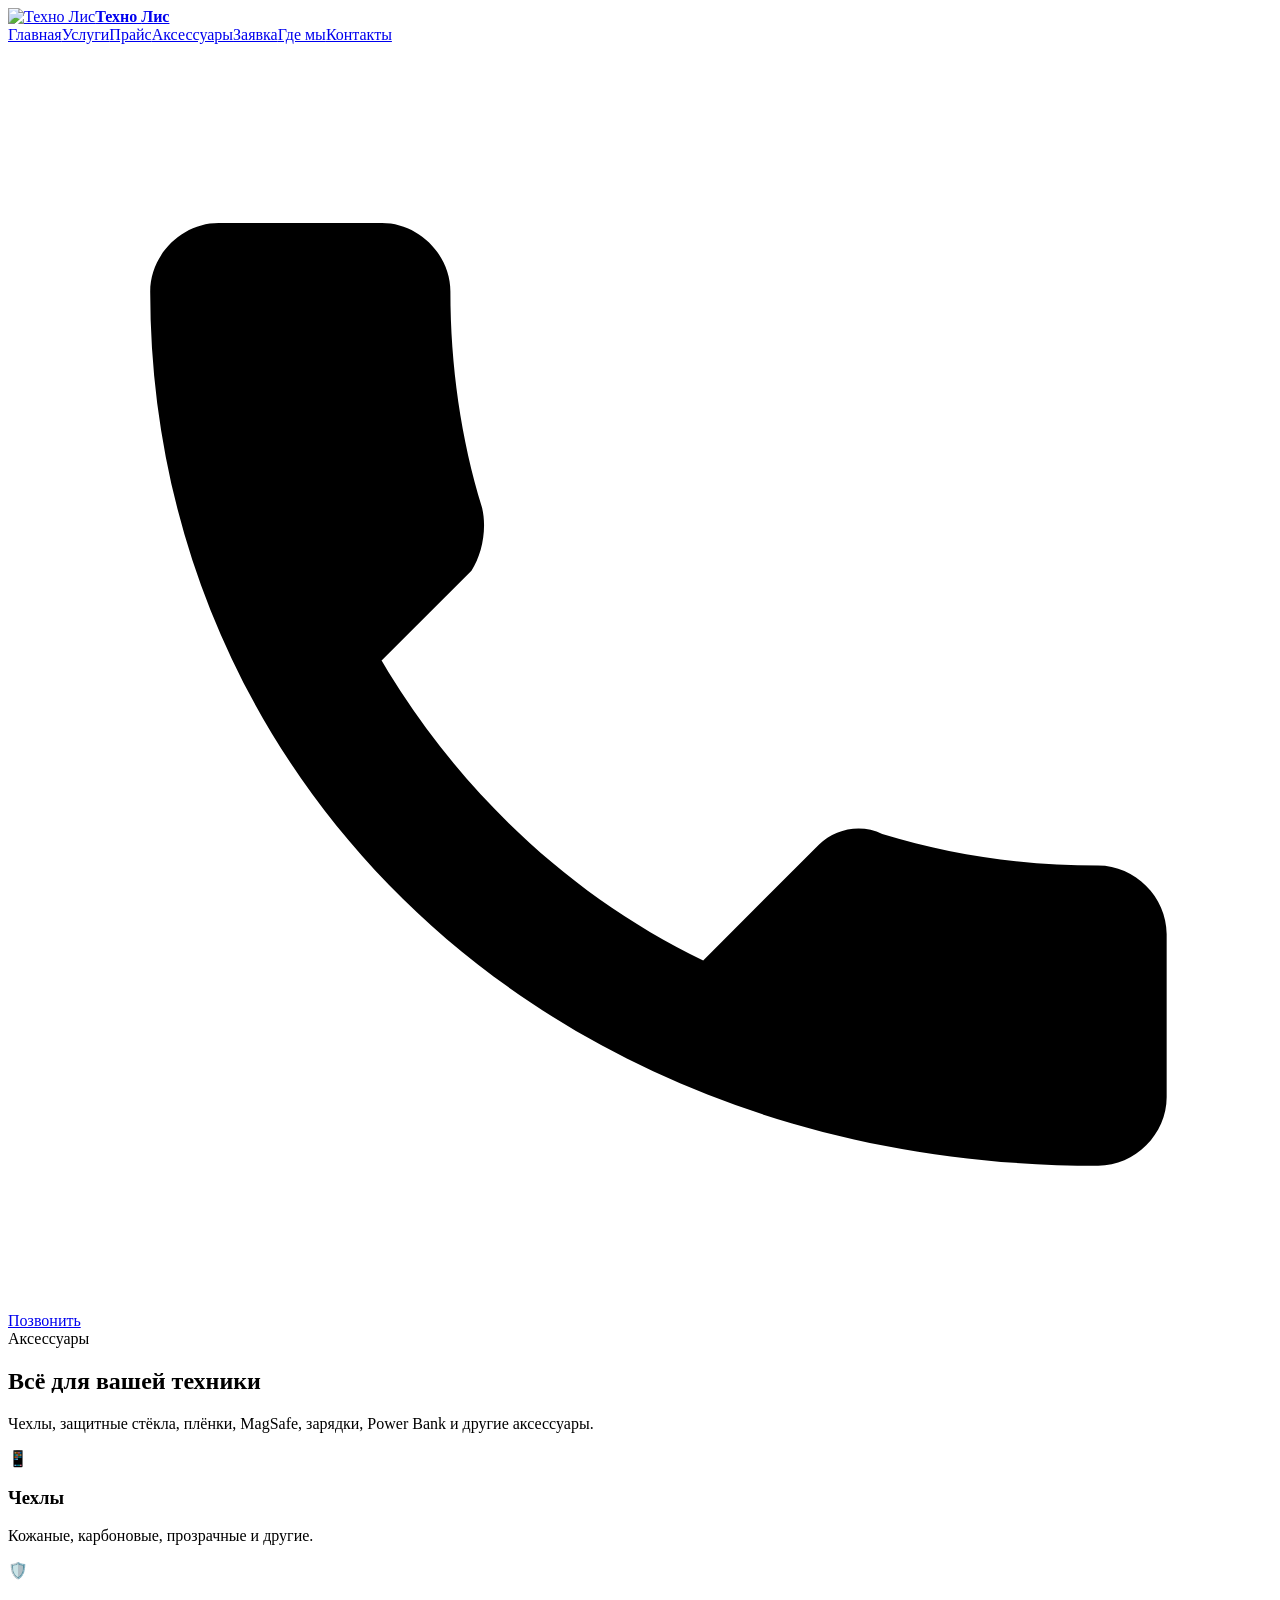
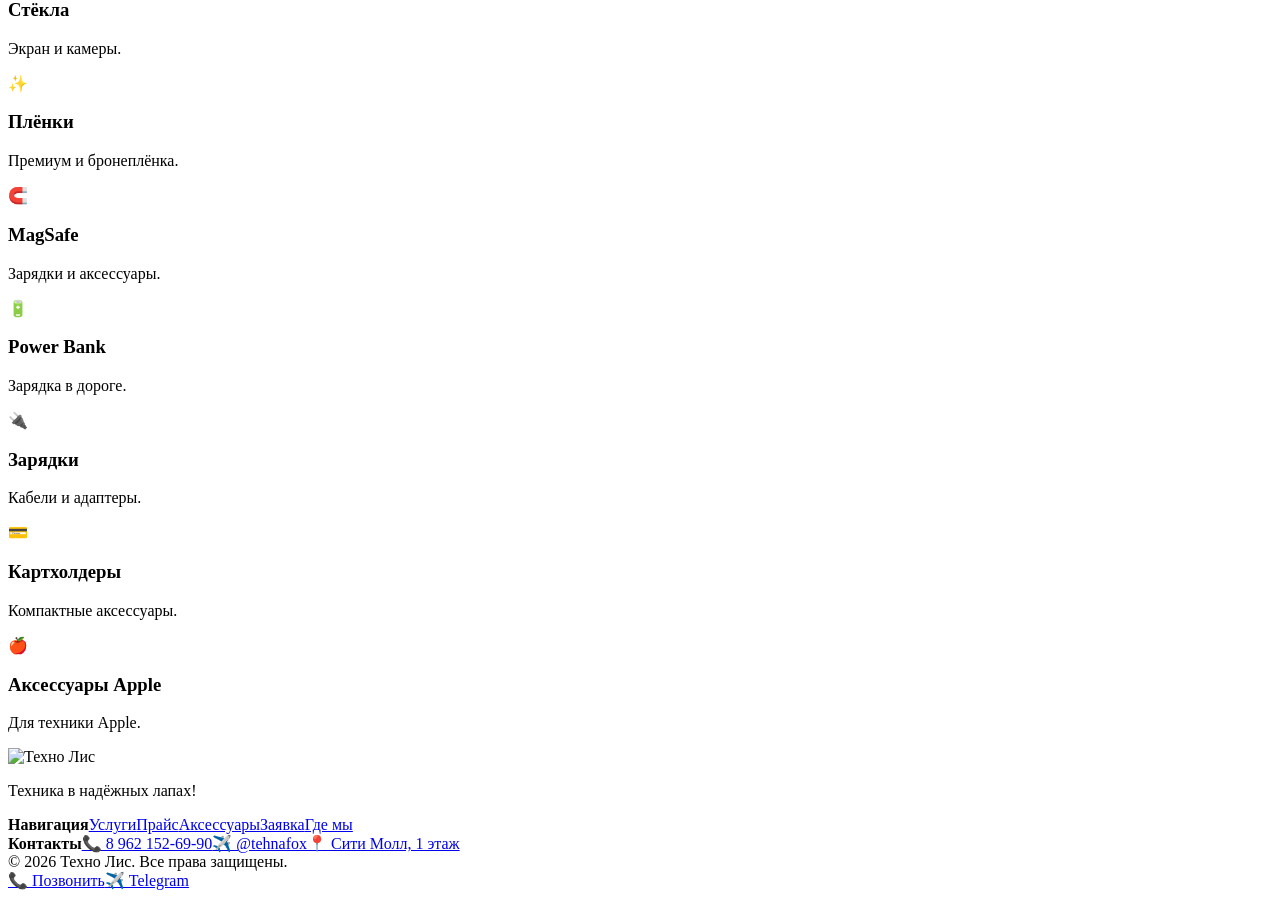
==== accessories.html @ 6bc31271 "Add files via upload" ====
<!doctype html><html lang="ru"><head><meta charset="utf-8"><meta name="viewport" content="width=device-width,initial-scale=1"><title>Аксессуары — Техно Лис</title><meta name="description" content="Техно Лис — ремонт техники в Южно-Сахалинске. ТРК Сити Молл, 1 этаж."><link rel="stylesheet" href="css/style.css"></head><body><header class="header"><div class="container head"><a class="brand" href="index.html"><img class="logo" src="images/logo.png" alt="Техно Лис"><b>Техно <span>Лис</span></b></a><nav class="nav"><a href="index.html">Главная</a><a href="services.html">Услуги</a><a href="price.html">Прайс</a><a href="accessories.html">Аксессуары</a><a href="repair.html">Заявка</a><a href="location.html">Где мы</a><a href="contacts.html">Контакты</a></nav><a class="phone" href="tel:+79621526990"><svg viewBox="0 0 24 24"><path d="M6.6 10.8c1.4 2.8 3.7 5.2 6.6 6.6l2.2-2.2c.3-.3.8-.4 1.2-.2 1.3.4 2.7.6 4.1.6.7 0 1.3.6 1.3 1.3V20c0 .7-.6 1.3-1.3 1.3C10.1 21.3 2.7 13.9 2.7 4.7 2.7 4 3.3 3.4 4 3.4h3.1c.7 0 1.3.6 1.3 1.3 0 1.4.2 2.8.6 4.1.1.4 0 .9-.2 1.2l-2.2 2.2z"/></svg><span>Позвонить</span></a></div></header><main><section class="pagehero"><div class="container"><div class="eyebrow">Аксессуары</div><h1>Всё для <span>вашей техники</span></h1><p>Чехлы, защитные стёкла, плёнки, MagSafe, зарядки, Power Bank и другие аксессуары.</p></div></section><section class="section"><div class="container"><div class="grid services"><article class="card"><div class="icon">📱</div><h3>Чехлы</h3><p>Кожаные, карбоновые, прозрачные и другие.</p></article><article class="card"><div class="icon">🛡️</div><h3>Стёкла</h3><p>Экран и камеры.</p></article><article class="card"><div class="icon">✨</div><h3>Плёнки</h3><p>Премиум и бронеплёнка.</p></article><article class="card"><div class="icon">🧲</div><h3>MagSafe</h3><p>Зарядки и аксессуары.</p></article><article class="card"><div class="icon">🔋</div><h3>Power Bank</h3><p>Зарядка в дороге.</p></article><article class="card"><div class="icon">🔌</div><h3>Зарядки</h3><p>Кабели и адаптеры.</p></article><article class="card"><div class="icon">💳</div><h3>Картхолдеры</h3><p>Компактные аксессуары.</p></article><article class="card"><div class="icon">🍎</div><h3>Аксессуары Apple</h3><p>Для техники Apple.</p></article></div></div></section></main><footer class="footer"><div class="container"><div class="footgrid"><div><img class="logo" src="images/logo.png" alt="Техно Лис"><p>Техника в надёжных лапах!</p></div><div><b>Навигация</b><a href="services.html">Услуги</a><a href="price.html">Прайс</a><a href="accessories.html">Аксессуары</a><a href="repair.html">Заявка</a><a href="location.html">Где мы</a></div><div><b>Контакты</b><a href="tel:+79621526990">📞 8 962 152-69-90</a><a href="https://t.me/tehnafox" target="_blank">✈️ @tehnafox</a><a href="location.html">📍 Сити Молл, 1 этаж</a></div></div><div class="copy">© 2026 Техно Лис. Все права защищены.</div></div></footer><div class="mobile"><a href="tel:+79621526990">📞 Позвонить</a><a href="https://t.me/tehnafox" target="_blank">✈️ Telegram</a></div><script src="js/script.js"></script></body></html>
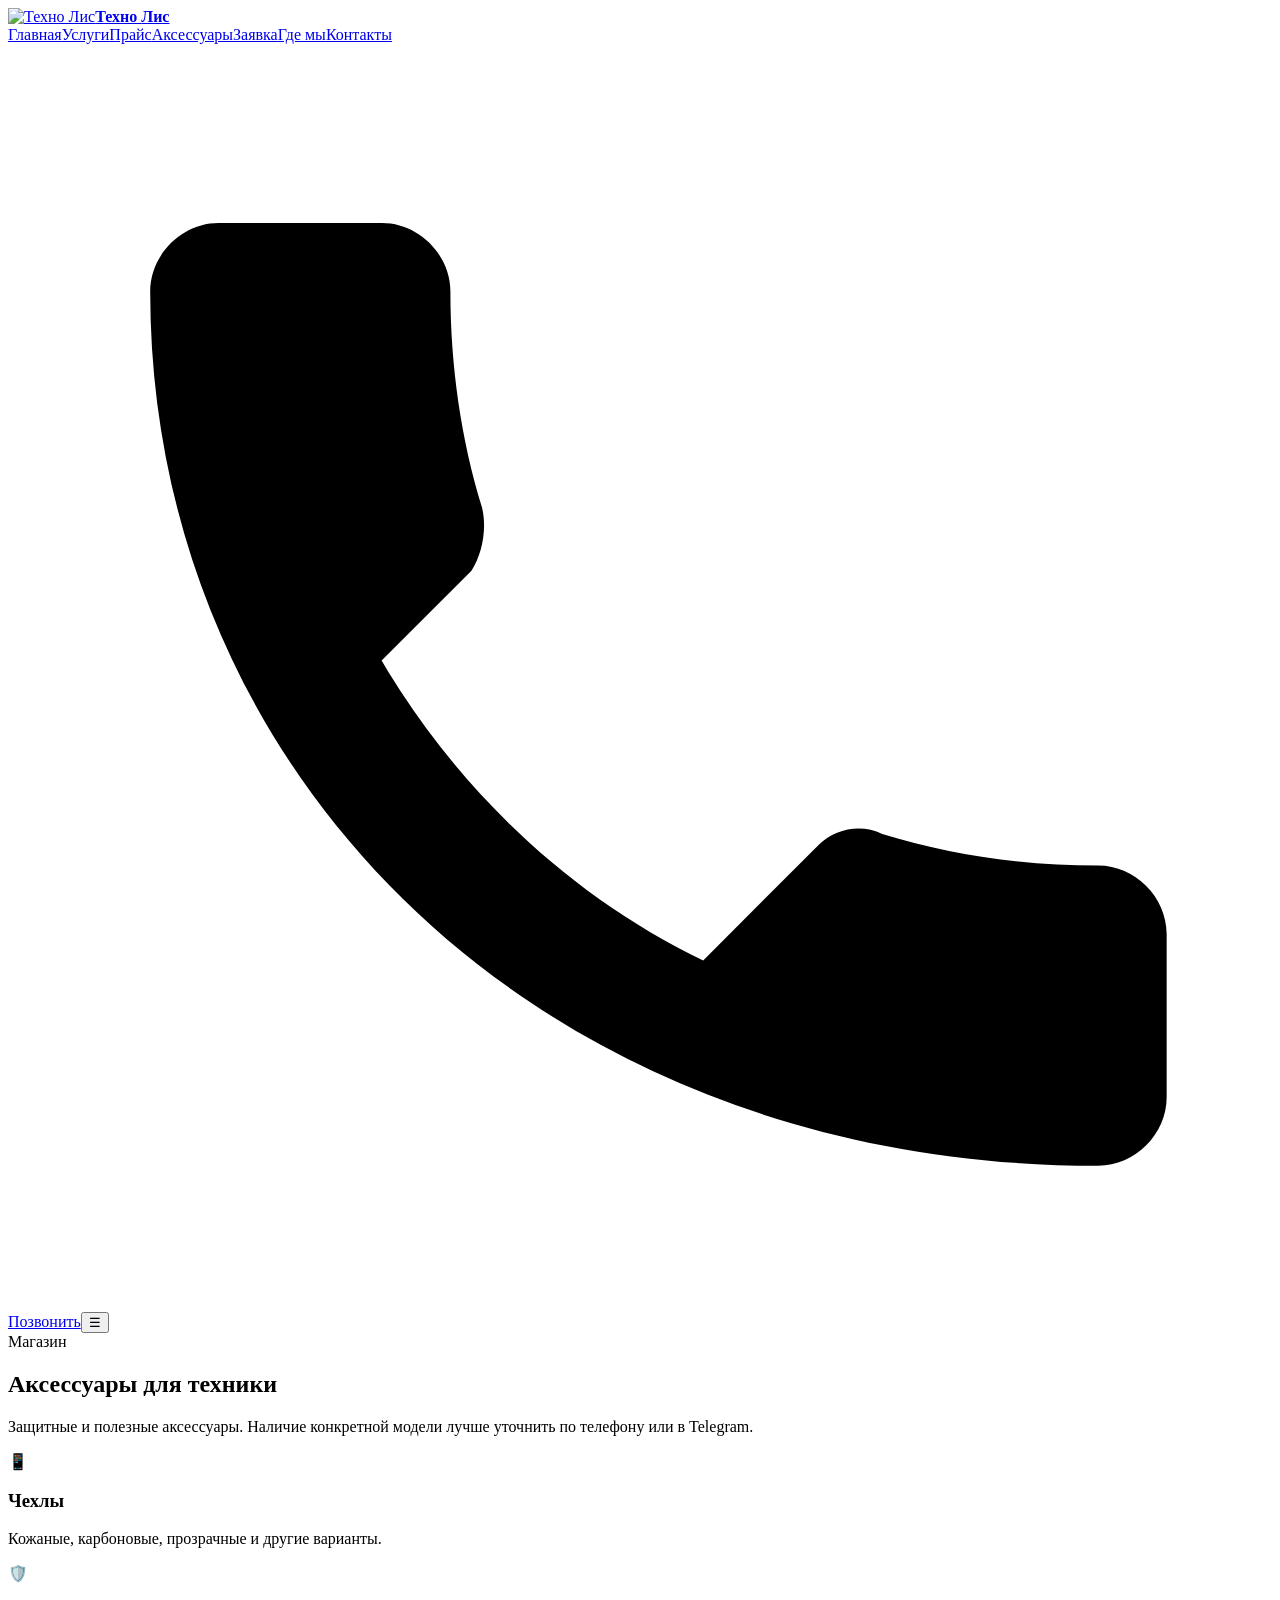
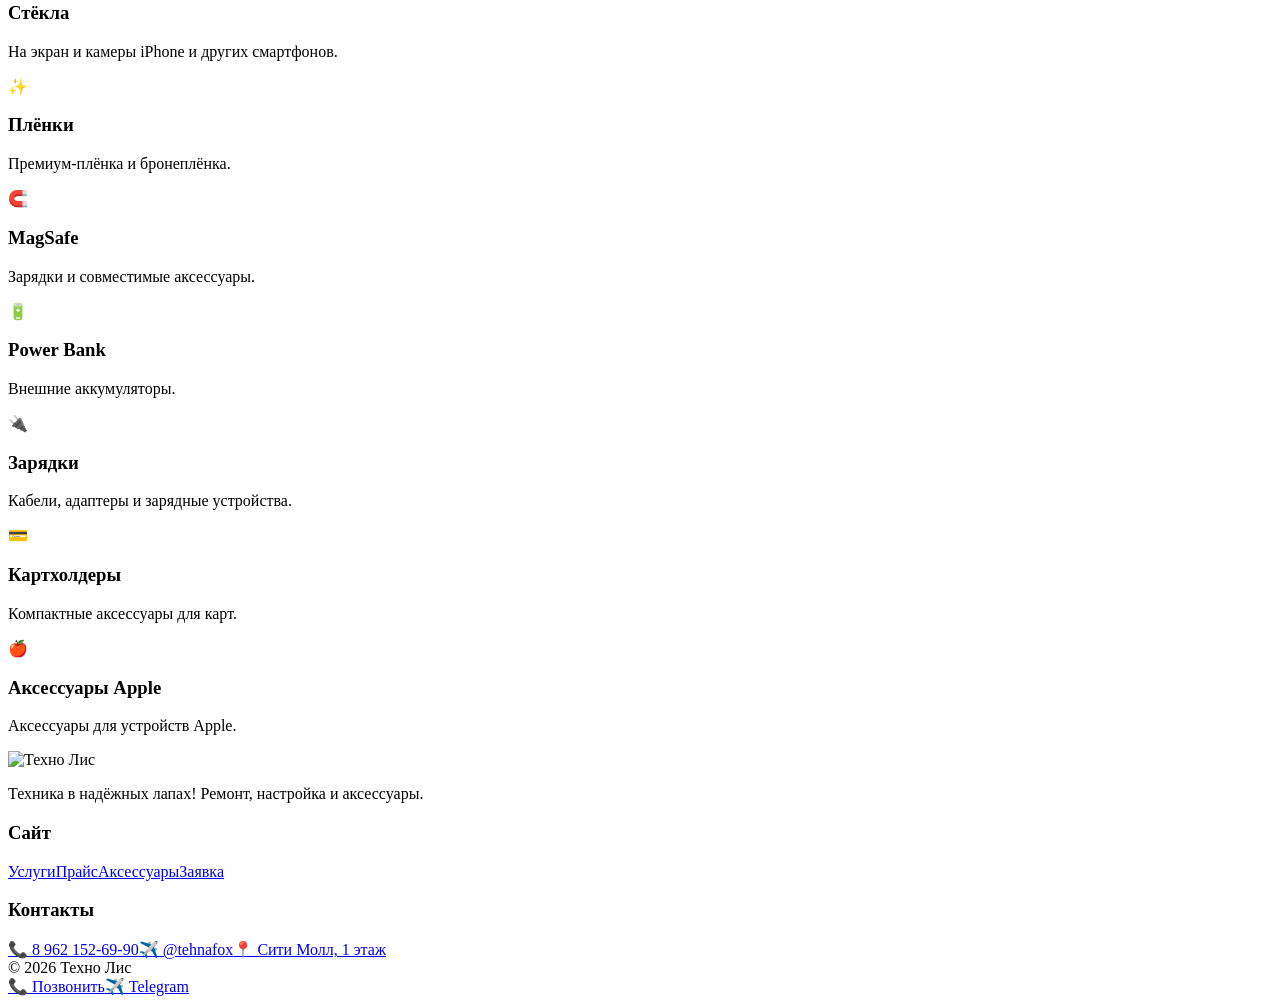
==== commit b20d725c: "Add files via upload" ====
--- a/accessories.html
+++ b/accessories.html
@@ -1 +1 @@
-<!doctype html><html lang="ru"><head><meta charset="utf-8"><meta name="viewport" content="width=device-width,initial-scale=1"><title>Аксессуары — Техно Лис</title><meta name="description" content="Техно Лис — ремонт техники в Южно-Сахалинске. ТРК Сити Молл, 1 этаж."><link rel="stylesheet" href="css/style.css"></head><body><header class="header"><div class="container head"><a class="brand" href="index.html"><img class="logo" src="images/logo.png" alt="Техно Лис"><b>Техно <span>Лис</span></b></a><nav class="nav"><a href="index.html">Главная</a><a href="services.html">Услуги</a><a href="price.html">Прайс</a><a href="accessories.html">Аксессуары</a><a href="repair.html">Заявка</a><a href="location.html">Где мы</a><a href="contacts.html">Контакты</a></nav><a class="phone" href="tel:+79621526990"><svg viewBox="0 0 24 24"><path d="M6.6 10.8c1.4 2.8 3.7 5.2 6.6 6.6l2.2-2.2c.3-.3.8-.4 1.2-.2 1.3.4 2.7.6 4.1.6.7 0 1.3.6 1.3 1.3V20c0 .7-.6 1.3-1.3 1.3C10.1 21.3 2.7 13.9 2.7 4.7 2.7 4 3.3 3.4 4 3.4h3.1c.7 0 1.3.6 1.3 1.3 0 1.4.2 2.8.6 4.1.1.4 0 .9-.2 1.2l-2.2 2.2z"/></svg><span>Позвонить</span></a></div></header><main><section class="pagehero"><div class="container"><div class="eyebrow">Аксессуары</div><h1>Всё для <span>вашей техники</span></h1><p>Чехлы, защитные стёкла, плёнки, MagSafe, зарядки, Power Bank и другие аксессуары.</p></div></section><section class="section"><div class="container"><div class="grid services"><article class="card"><div class="icon">📱</div><h3>Чехлы</h3><p>Кожаные, карбоновые, прозрачные и другие.</p></article><article class="card"><div class="icon">🛡️</div><h3>Стёкла</h3><p>Экран и камеры.</p></article><article class="card"><div class="icon">✨</div><h3>Плёнки</h3><p>Премиум и бронеплёнка.</p></article><article class="card"><div class="icon">🧲</div><h3>MagSafe</h3><p>Зарядки и аксессуары.</p></article><article class="card"><div class="icon">🔋</div><h3>Power Bank</h3><p>Зарядка в дороге.</p></article><article class="card"><div class="icon">🔌</div><h3>Зарядки</h3><p>Кабели и адаптеры.</p></article><article class="card"><div class="icon">💳</div><h3>Картхолдеры</h3><p>Компактные аксессуары.</p></article><article class="card"><div class="icon">🍎</div><h3>Аксессуары Apple</h3><p>Для техники Apple.</p></article></div></div></section></main><footer class="footer"><div class="container"><div class="footgrid"><div><img class="logo" src="images/logo.png" alt="Техно Лис"><p>Техника в надёжных лапах!</p></div><div><b>Навигация</b><a href="services.html">Услуги</a><a href="price.html">Прайс</a><a href="accessories.html">Аксессуары</a><a href="repair.html">Заявка</a><a href="location.html">Где мы</a></div><div><b>Контакты</b><a href="tel:+79621526990">📞 8 962 152-69-90</a><a href="https://t.me/tehnafox" target="_blank">✈️ @tehnafox</a><a href="location.html">📍 Сити Молл, 1 этаж</a></div></div><div class="copy">© 2026 Техно Лис. Все права защищены.</div></div></footer><div class="mobile"><a href="tel:+79621526990">📞 Позвонить</a><a href="https://t.me/tehnafox" target="_blank">✈️ Telegram</a></div><script src="js/script.js"></script></body></html>+<!doctype html><html lang="ru"><head><meta charset="utf-8"><meta name="viewport" content="width=device-width,initial-scale=1"><title>Аксессуары — Техно Лис</title><meta name="description" content="Техно Лис — ремонт техники в Южно-Сахалинске"><link rel="stylesheet" href="css/style.css"></head><body><header class="header"><div class="container head"><a class="brand" href="index.html"><img class="logo" src="images/logo.png" alt="Техно Лис"><strong>Техно <span>Лис</span></strong></a><nav class="nav"><a href="index.html">Главная</a><a href="services.html">Услуги</a><a href="price.html">Прайс</a><a href="accessories.html">Аксессуары</a><a href="repair.html">Заявка</a><a href="location.html">Где мы</a><a href="contacts.html">Контакты</a></nav><a class="call" href="tel:+79621526990"><svg viewBox="0 0 24 24"><path d="M6.6 10.8c1.4 2.8 3.7 5.2 6.6 6.6l2.2-2.2c.3-.3.8-.4 1.2-.2 1.3.4 2.7.6 4.1.6.7 0 1.3.6 1.3 1.3V20c0 .7-.6 1.3-1.3 1.3C10.1 21.3 2.7 13.9 2.7 4.7 2.7 4 3.3 3.4 4 3.4h3.1c.7 0 1.3.6 1.3 1.3 0 1.4.2 2.8.6 4.1.1.4 0 .9-.2 1.2l-2.2 2.2z"/></svg><span>Позвонить</span></a><button class="burger" onclick="toggleMenu()">☰</button></div></header><main><section class="page-head"><div class="container"><div class="eyebrow">Магазин</div><h1>Аксессуары для <span>техники</span></h1><p>Защитные и полезные аксессуары. Наличие конкретной модели лучше уточнить по телефону или в Telegram.</p></div></section><section class="section"><div class="container"><div class="cards"><article class="card"><div class="icon">📱</div><h3>Чехлы</h3><p>Кожаные, карбоновые, прозрачные и другие варианты.</p></article><article class="card"><div class="icon">🛡️</div><h3>Стёкла</h3><p>На экран и камеры iPhone и других смартфонов.</p></article><article class="card"><div class="icon">✨</div><h3>Плёнки</h3><p>Премиум-плёнка и бронеплёнка.</p></article><article class="card"><div class="icon">🧲</div><h3>MagSafe</h3><p>Зарядки и совместимые аксессуары.</p></article><article class="card"><div class="icon">🔋</div><h3>Power Bank</h3><p>Внешние аккумуляторы.</p></article><article class="card"><div class="icon">🔌</div><h3>Зарядки</h3><p>Кабели, адаптеры и зарядные устройства.</p></article><article class="card"><div class="icon">💳</div><h3>Картхолдеры</h3><p>Компактные аксессуары для карт.</p></article><article class="card"><div class="icon">🍎</div><h3>Аксессуары Apple</h3><p>Аксессуары для устройств Apple.</p></article></div></div></section></main><footer class="footer"><div class="container"><div class="footer-grid"><div><img class="logo" src="images/logo.png" alt="Техно Лис"><p>Техника в надёжных лапах! Ремонт, настройка и аксессуары.</p></div><div><h3>Сайт</h3><a href="services.html">Услуги</a><a href="price.html">Прайс</a><a href="accessories.html">Аксессуары</a><a href="repair.html">Заявка</a></div><div><h3>Контакты</h3><a href="tel:+79621526990">📞 8 962 152-69-90</a><a href="https://t.me/tehnafox" target="_blank">✈️ @tehnafox</a><a href="location.html">📍 Сити Молл, 1 этаж</a></div></div><div class="copy">© 2026 Техно Лис</div></div></footer><div class="mobilebar"><a href="tel:+79621526990">📞 Позвонить</a><a href="https://t.me/tehnafox" target="_blank">✈️ Telegram</a></div><script src="js/script.js"></script></body></html>
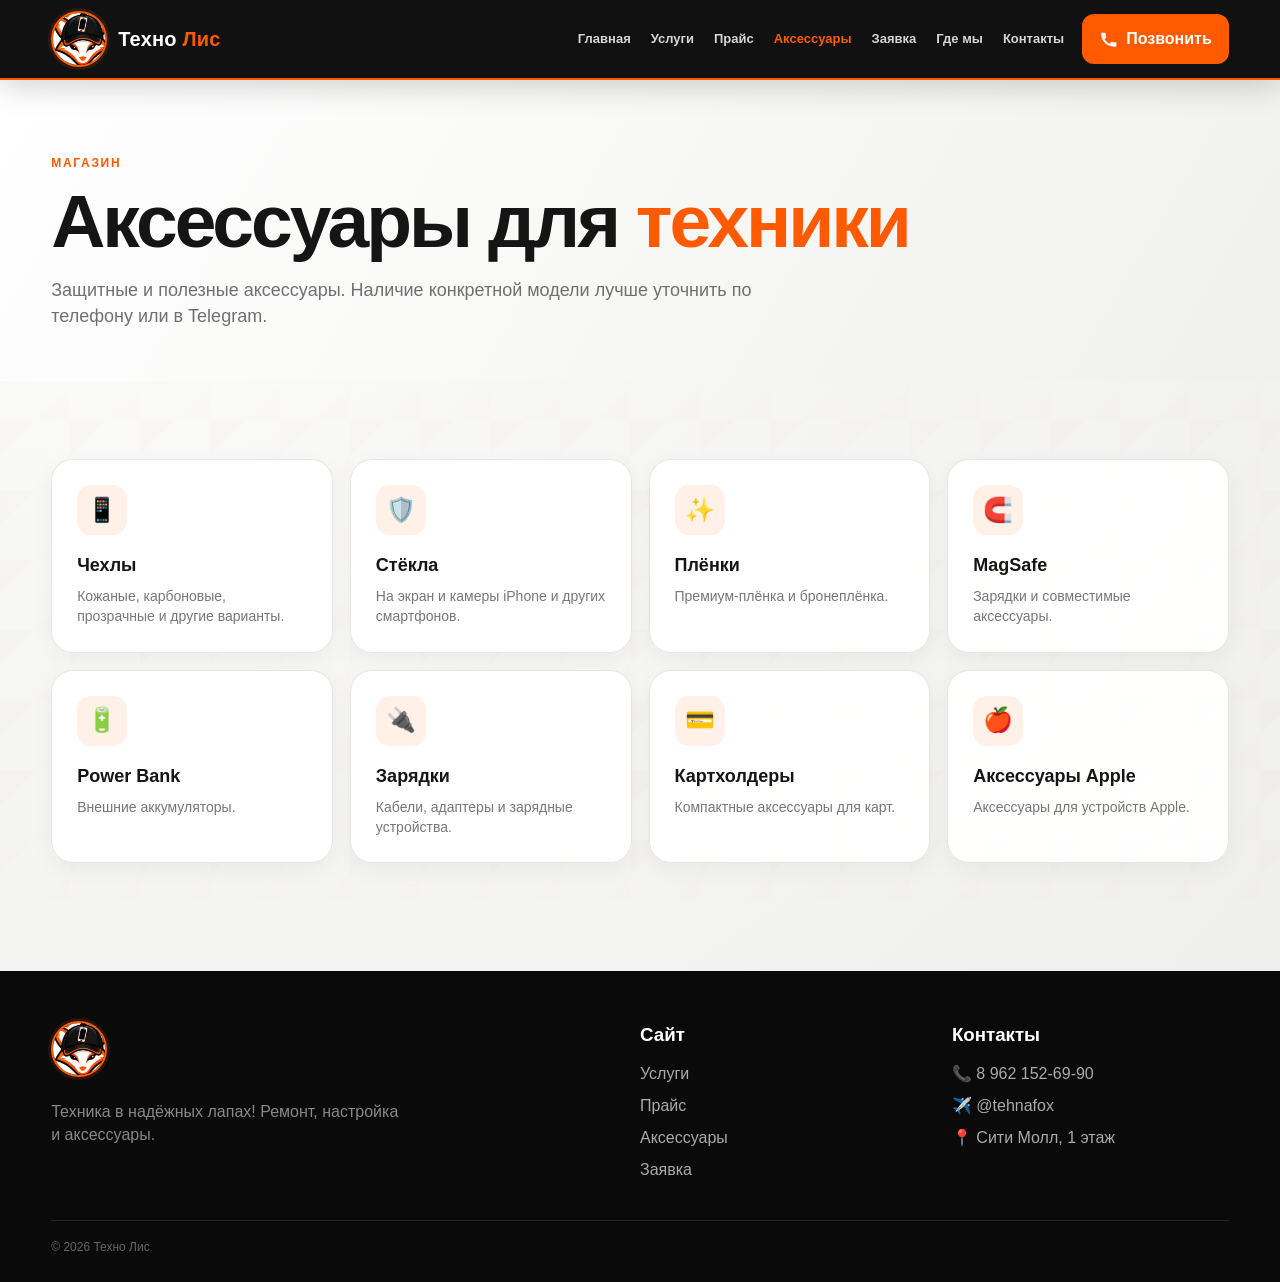
==== commit c1a35d37: "Add files via upload" ====
--- a/accessories.html
+++ b/accessories.html
@@ -1 +1 @@
-<!doctype html><html lang="ru"><head><meta charset="utf-8"><meta name="viewport" content="width=device-width,initial-scale=1"><title>Аксессуары — Техно Лис</title><meta name="description" content="Техно Лис — ремонт техники в Южно-Сахалинске"><link rel="stylesheet" href="css/style.css"></head><body><header class="header"><div class="container head"><a class="brand" href="index.html"><img class="logo" src="images/logo.png" alt="Техно Лис"><strong>Техно <span>Лис</span></strong></a><nav class="nav"><a href="index.html">Главная</a><a href="services.html">Услуги</a><a href="price.html">Прайс</a><a href="accessories.html">Аксессуары</a><a href="repair.html">Заявка</a><a href="location.html">Где мы</a><a href="contacts.html">Контакты</a></nav><a class="call" href="tel:+79621526990"><svg viewBox="0 0 24 24"><path d="M6.6 10.8c1.4 2.8 3.7 5.2 6.6 6.6l2.2-2.2c.3-.3.8-.4 1.2-.2 1.3.4 2.7.6 4.1.6.7 0 1.3.6 1.3 1.3V20c0 .7-.6 1.3-1.3 1.3C10.1 21.3 2.7 13.9 2.7 4.7 2.7 4 3.3 3.4 4 3.4h3.1c.7 0 1.3.6 1.3 1.3 0 1.4.2 2.8.6 4.1.1.4 0 .9-.2 1.2l-2.2 2.2z"/></svg><span>Позвонить</span></a><button class="burger" onclick="toggleMenu()">☰</button></div></header><main><section class="page-head"><div class="container"><div class="eyebrow">Магазин</div><h1>Аксессуары для <span>техники</span></h1><p>Защитные и полезные аксессуары. Наличие конкретной модели лучше уточнить по телефону или в Telegram.</p></div></section><section class="section"><div class="container"><div class="cards"><article class="card"><div class="icon">📱</div><h3>Чехлы</h3><p>Кожаные, карбоновые, прозрачные и другие варианты.</p></article><article class="card"><div class="icon">🛡️</div><h3>Стёкла</h3><p>На экран и камеры iPhone и других смартфонов.</p></article><article class="card"><div class="icon">✨</div><h3>Плёнки</h3><p>Премиум-плёнка и бронеплёнка.</p></article><article class="card"><div class="icon">🧲</div><h3>MagSafe</h3><p>Зарядки и совместимые аксессуары.</p></article><article class="card"><div class="icon">🔋</div><h3>Power Bank</h3><p>Внешние аккумуляторы.</p></article><article class="card"><div class="icon">🔌</div><h3>Зарядки</h3><p>Кабели, адаптеры и зарядные устройства.</p></article><article class="card"><div class="icon">💳</div><h3>Картхолдеры</h3><p>Компактные аксессуары для карт.</p></article><article class="card"><div class="icon">🍎</div><h3>Аксессуары Apple</h3><p>Аксессуары для устройств Apple.</p></article></div></div></section></main><footer class="footer"><div class="container"><div class="footer-grid"><div><img class="logo" src="images/logo.png" alt="Техно Лис"><p>Техника в надёжных лапах! Ремонт, настройка и аксессуары.</p></div><div><h3>Сайт</h3><a href="services.html">Услуги</a><a href="price.html">Прайс</a><a href="accessories.html">Аксессуары</a><a href="repair.html">Заявка</a></div><div><h3>Контакты</h3><a href="tel:+79621526990">📞 8 962 152-69-90</a><a href="https://t.me/tehnafox" target="_blank">✈️ @tehnafox</a><a href="location.html">📍 Сити Молл, 1 этаж</a></div></div><div class="copy">© 2026 Техно Лис</div></div></footer><div class="mobilebar"><a href="tel:+79621526990">📞 Позвонить</a><a href="https://t.me/tehnafox" target="_blank">✈️ Telegram</a></div><script src="js/script.js"></script></body></html>+<!doctype html><html lang="ru"><head><meta charset="utf-8"><meta name="viewport" content="width=device-width,initial-scale=1"><title>Аксессуары — Техно Лис</title><meta name="description" content="Техно Лис — ремонт техники в Южно-Сахалинске"><link rel="stylesheet" href="style.css"></head><body><header class="header"><div class="container head"><a class="brand" href="index.html"><img class="logo" src="logo.png" alt="Техно Лис"><strong>Техно <span>Лис</span></strong></a><nav class="nav"><a href="index.html">Главная</a><a href="services.html">Услуги</a><a href="price.html">Прайс</a><a href="accessories.html">Аксессуары</a><a href="repair.html">Заявка</a><a href="location.html">Где мы</a><a href="contacts.html">Контакты</a></nav><a class="call" href="tel:+79621526990"><svg viewBox="0 0 24 24"><path d="M6.6 10.8c1.4 2.8 3.7 5.2 6.6 6.6l2.2-2.2c.3-.3.8-.4 1.2-.2 1.3.4 2.7.6 4.1.6.7 0 1.3.6 1.3 1.3V20c0 .7-.6 1.3-1.3 1.3C10.1 21.3 2.7 13.9 2.7 4.7 2.7 4 3.3 3.4 4 3.4h3.1c.7 0 1.3.6 1.3 1.3 0 1.4.2 2.8.6 4.1.1.4 0 .9-.2 1.2l-2.2 2.2z"/></svg><span>Позвонить</span></a><button class="burger" onclick="toggleMenu()">☰</button></div></header><main><section class="page-head"><div class="container"><div class="eyebrow">Магазин</div><h1>Аксессуары для <span>техники</span></h1><p>Защитные и полезные аксессуары. Наличие конкретной модели лучше уточнить по телефону или в Telegram.</p></div></section><section class="section"><div class="container"><div class="cards"><article class="card"><div class="icon">📱</div><h3>Чехлы</h3><p>Кожаные, карбоновые, прозрачные и другие варианты.</p></article><article class="card"><div class="icon">🛡️</div><h3>Стёкла</h3><p>На экран и камеры iPhone и других смартфонов.</p></article><article class="card"><div class="icon">✨</div><h3>Плёнки</h3><p>Премиум-плёнка и бронеплёнка.</p></article><article class="card"><div class="icon">🧲</div><h3>MagSafe</h3><p>Зарядки и совместимые аксессуары.</p></article><article class="card"><div class="icon">🔋</div><h3>Power Bank</h3><p>Внешние аккумуляторы.</p></article><article class="card"><div class="icon">🔌</div><h3>Зарядки</h3><p>Кабели, адаптеры и зарядные устройства.</p></article><article class="card"><div class="icon">💳</div><h3>Картхолдеры</h3><p>Компактные аксессуары для карт.</p></article><article class="card"><div class="icon">🍎</div><h3>Аксессуары Apple</h3><p>Аксессуары для устройств Apple.</p></article></div></div></section></main><footer class="footer"><div class="container"><div class="footer-grid"><div><img class="logo" src="logo.png" alt="Техно Лис"><p>Техника в надёжных лапах! Ремонт, настройка и аксессуары.</p></div><div><h3>Сайт</h3><a href="services.html">Услуги</a><a href="price.html">Прайс</a><a href="accessories.html">Аксессуары</a><a href="repair.html">Заявка</a></div><div><h3>Контакты</h3><a href="tel:+79621526990">📞 8 962 152-69-90</a><a href="https://t.me/tehnafox" target="_blank">✈️ @tehnafox</a><a href="location.html">📍 Сити Молл, 1 этаж</a></div></div><div class="copy">© 2026 Техно Лис</div></div></footer><div class="mobilebar"><a href="tel:+79621526990">📞 Позвонить</a><a href="https://t.me/tehnafox" target="_blank">✈️ Telegram</a></div><script src="script.js"></script></body></html>
--- a/style.css
+++ b/style.css
@@ -0,0 +1,14 @@
+
+:root{--orange:#ff5a00;--orange2:#ff7a1a;--black:#0a0a0a;--dark:#141414;--white:#fff;--bg:#f4f4f2;--muted:#777;--line:#e5e5e5;--shadow:0 18px 55px rgba(0,0,0,.10);--r:22px}
+*{box-sizing:border-box}html{scroll-behavior:smooth}body{margin:0;font-family:Arial,Helvetica,sans-serif;color:#151515;background:radial-gradient(circle at 10% 0,#fff 0,#f7f7f5 32%,#ededeb 100%);line-height:1.45}body:before{content:"";position:fixed;inset:0;pointer-events:none;opacity:.28;background-image:linear-gradient(135deg,rgba(255,90,0,.035) 25%,transparent 25%),linear-gradient(315deg,rgba(255,90,0,.025) 25%,transparent 25%);background-size:70px 70px;z-index:-1}a{text-decoration:none;color:inherit}button,input,select,textarea{font:inherit}.container{width:min(1180px,92%);margin:auto}
+.header{position:sticky;top:0;z-index:1000;background:rgba(10,10,10,.97);border-bottom:2px solid var(--orange);box-shadow:0 6px 30px rgba(0,0,0,.18)}.head{height:78px;display:flex;align-items:center;gap:18px}.brand{display:flex;align-items:center;gap:11px}.logo{width:56px;height:56px;border-radius:50%;object-fit:cover;background:#fff;border:2px solid var(--orange);box-shadow:0 0 0 3px rgba(255,90,0,.12)}.brand strong{font-size:20px;color:#fff;letter-spacing:.2px}.brand strong span{color:var(--orange)}.nav{margin-left:auto;display:flex;align-items:center;gap:20px}.nav a{color:#d6d6d6;font-size:13px;font-weight:800}.nav a:hover,.nav a.active{color:var(--orange)}.call{display:inline-flex;align-items:center;gap:8px;background:var(--orange);color:#fff;padding:13px 17px;border-radius:12px;font-weight:900;white-space:nowrap}.call svg{width:19px;height:19px;fill:#fff}.burger{display:none;margin-left:auto;background:#202020;border:1px solid #333;color:#fff;border-radius:11px;width:45px;height:45px;font-size:23px}
+.hero{padding:86px 0 72px;overflow:hidden;position:relative}.hero:after{content:"";position:absolute;right:-160px;top:-180px;width:560px;height:560px;border-radius:50%;background:radial-gradient(circle,#ff5a001c,transparent 65%);pointer-events:none}.hero-grid{display:grid;grid-template-columns:1.1fr .9fr;gap:55px;align-items:center}.eyebrow{color:var(--orange);font-size:12px;font-weight:900;text-transform:uppercase;letter-spacing:1.7px;margin-bottom:14px}.hero h1{font-size:clamp(48px,7.3vw,86px);line-height:.9;letter-spacing:-4px;margin:0;max-width:820px}.hero h1 span,.page-head h1 span{color:var(--orange)}.hero p{font-size:19px;color:#696969;max-width:680px;margin:25px 0 30px}.actions{display:flex;gap:12px;flex-wrap:wrap}.btn{display:inline-flex;justify-content:center;align-items:center;gap:9px;min-height:52px;padding:0 21px;border:0;border-radius:12px;font-weight:900;cursor:pointer;transition:.2s}.btn:hover{transform:translateY(-2px)}.orange{background:var(--orange);color:#fff}.black{background:#0a0a0a;color:#fff}.white{background:#fff;border:1px solid var(--line)}.hero-card{background:linear-gradient(145deg,#121212,#050505);color:#fff;border-radius:30px;padding:32px;box-shadow:var(--shadow);position:relative;overflow:hidden}.hero-card:before{content:"";position:absolute;width:240px;height:240px;background:var(--orange);border-radius:50%;right:-120px;top:-120px;opacity:.18}.hero-card h2{margin:0 0 20px;font-size:31px}.quick{display:grid;gap:10px}.quick a{display:flex;gap:12px;align-items:center;padding:15px;border:1px solid #292929;border-radius:15px;background:#101010}.quick a:hover{border-color:#ff5a00}.quick i{font-style:normal;font-size:23px}.quick b{display:block}.quick small{display:block;color:#999;margin-top:2px}.section{padding:78px 0}.section-head{margin-bottom:32px}.section-head h2{margin:0;font-size:clamp(34px,5vw,54px);letter-spacing:-2px;line-height:1}.section-head p{color:var(--muted);max-width:690px;margin:13px 0 0}.cards{display:grid;grid-template-columns:repeat(4,1fr);gap:17px}.card{background:rgba(255,255,255,.94);border:1px solid var(--line);border-radius:var(--r);padding:25px;box-shadow:0 7px 25px rgba(0,0,0,.045);transition:.2s}.card:hover{transform:translateY(-4px);border-color:#ffb38b;box-shadow:var(--shadow)}.icon{width:50px;height:50px;border-radius:14px;background:#fff0e8;display:grid;place-items:center;font-size:24px;margin-bottom:17px}.card h3{margin:0 0 8px;font-size:18px}.card p{margin:0;color:#777;font-size:14px}.link{display:inline-block;margin-top:17px;color:var(--orange);font-weight:900;font-size:14px}.facts{display:grid;grid-template-columns:repeat(4,1fr);gap:13px;margin-top:34px}.fact{display:flex;gap:10px;align-items:center}.fact-icon{width:42px;height:42px;display:grid;place-items:center;background:#fff;border-radius:12px}.fact b{font-size:12px;display:block}.fact span{font-size:11px;color:#777}
+.page-head{padding:75px 0 52px;background:linear-gradient(120deg,#fff,#f0f0ee)}.page-head h1{font-size:clamp(45px,6.5vw,75px);line-height:.94;letter-spacing:-3px;margin:0}.page-head p{max-width:720px;color:#707070;font-size:18px;margin:20px 0 0}.service-grid{display:grid;grid-template-columns:repeat(4,1fr);gap:17px}.cta{margin-top:30px;background:#0a0a0a;color:#fff;border-radius:24px;padding:30px;display:flex;align-items:center;justify-content:space-between;gap:20px}.cta h3{margin:0 0 5px;font-size:26px}.cta p{margin:0;color:#999}
+.tabs{display:flex;gap:8px;flex-wrap:wrap;margin-bottom:18px}.tab{border:1px solid #ddd;background:#fff;border-radius:11px;padding:12px 16px;font-weight:900;cursor:pointer}.tab.active{background:var(--orange);border-color:var(--orange);color:#fff}.price-box{background:#fff;border:1px solid var(--line);border-radius:20px;overflow:hidden;box-shadow:0 8px 30px rgba(0,0,0,.05)}.price-title{background:#0a0a0a;color:#fff;padding:17px 20px;font-weight:900;font-size:18px}.price-title span{color:var(--orange)}.price-row{display:grid;grid-template-columns:1fr 180px;gap:20px;padding:17px 20px;border-bottom:1px solid var(--line)}.price-row:last-child{border-bottom:0}.price{font-weight:900;color:var(--orange);text-align:right}.note{margin-top:15px;padding:16px 18px;border-radius:13px;background:#fff2e9;color:#704b38}.price-cta{margin-top:28px;text-align:center}
+.form-layout{display:grid;grid-template-columns:1fr 340px;gap:20px;align-items:start}.form{background:#fff;border:1px solid var(--line);border-radius:24px;padding:29px;box-shadow:var(--shadow)}.form-grid{display:grid;grid-template-columns:1fr 1fr;gap:16px}.field{display:grid;gap:7px}.field.full{grid-column:1/-1}.field label{font-size:13px;font-weight:900}.field input,.field select,.field textarea{width:100%;border:1px solid #d8d8d8;border-radius:12px;padding:14px 15px;outline:0;background:#fff}.field textarea{min-height:130px;resize:vertical}.field input:focus,.field select:focus,.field textarea:focus{border-color:var(--orange);box-shadow:0 0 0 3px #ff5a0018}.side{background:#0a0a0a;color:#fff;border-radius:24px;padding:28px}.side h3{font-size:25px;margin:0 0 10px}.side p{color:#999}.side ul{list-style:none;padding:0;margin:20px 0 0;display:grid;gap:12px;color:#ddd}.notice{display:none;margin-top:14px;padding:14px;border-radius:12px;background:#e9f8ef;color:#146b38;font-weight:800}
+.info-grid{display:grid;grid-template-columns:360px 1fr;gap:22px}.info{background:#fff;border:1px solid var(--line);border-radius:24px;padding:28px;box-shadow:var(--shadow)}.info h2{margin:0 0 22px;font-size:33px}.info-item{margin:0 0 19px}.info-item small{display:block;color:#777;margin-bottom:4px}.info-item strong{line-height:1.5}.info-item a{color:var(--orange)}.map{border-radius:24px;overflow:hidden;border:1px solid #ddd;min-height:470px;background:#ddd}.map iframe{width:100%;height:100%;min-height:470px;border:0}.contact-grid{display:grid;grid-template-columns:repeat(3,1fr);gap:18px}
+.footer{background:#0a0a0a;color:#fff;padding:50px 0 25px;margin-top:30px}.footer-grid{display:grid;grid-template-columns:2fr 1fr 1fr;gap:35px}.footer p{color:#888;max-width:360px}.footer h3{margin:0 0 13px}.footer a{display:block;color:#aaa;margin:9px 0}.footer a:hover{color:var(--orange)}.copy{border-top:1px solid #262626;margin-top:30px;padding-top:18px;color:#666;font-size:12px}.mobilebar{display:none}
+@media(max-width:1000px){.nav{gap:12px}.nav a{font-size:12px}.cards,.service-grid{grid-template-columns:repeat(2,1fr)}.hero-grid{grid-template-columns:1fr}.facts{grid-template-columns:repeat(2,1fr)}.form-layout{grid-template-columns:1fr}.info-grid{grid-template-columns:1fr}.map{min-height:380px}.footer-grid{grid-template-columns:1fr 1fr}}
+@media(max-width:720px){body{padding-bottom:66px}.head{height:68px}.logo{width:50px;height:50px}.brand strong{display:none}.nav{display:none}.burger{display:block}.call{width:46px;height:46px;padding:0;border-radius:50%;margin-left:0}.call span{display:none}.hero{padding:58px 0 52px}.hero h1{font-size:51px;letter-spacing:-3px}.hero p{font-size:17px}.hero-card{padding:25px}.section{padding:60px 0}.cards,.service-grid{grid-template-columns:1fr 1fr;gap:10px}.card{padding:19px}.card h3{font-size:15px}.card p{font-size:12px}.facts{gap:14px 7px}.fact b{font-size:10px}.fact span{font-size:9px}.page-head{padding:58px 0 43px}.page-head h1{font-size:47px}.form-grid{grid-template-columns:1fr}.field.full{grid-column:auto}.price-row{grid-template-columns:1fr 120px;padding:15px;font-size:13px}.cta{display:block}.cta .btn{margin-top:18px;width:100%}.contact-grid{grid-template-columns:1fr}.footer-grid{grid-template-columns:1fr}.mobilebar{display:grid;position:fixed;bottom:0;left:0;right:0;height:66px;z-index:2000;background:#0a0a0a;border-top:2px solid var(--orange);grid-template-columns:1fr 1fr}.mobilebar a{display:flex;justify-content:center;align-items:center;color:#fff;font-weight:900;font-size:13px}.mobilebar a:first-child{background:var(--orange)}}
+@media(max-width:390px){.cards,.service-grid{grid-template-columns:1fr}.hero h1{font-size:44px}}
+@media(max-width:720px){.nav.mobile-open{display:flex;position:absolute;top:68px;left:0;right:0;background:#0a0a0a;flex-direction:column;align-items:stretch;padding:12px 5%;border-bottom:2px solid var(--orange)}.nav.mobile-open a{padding:12px 0;font-size:14px}}
